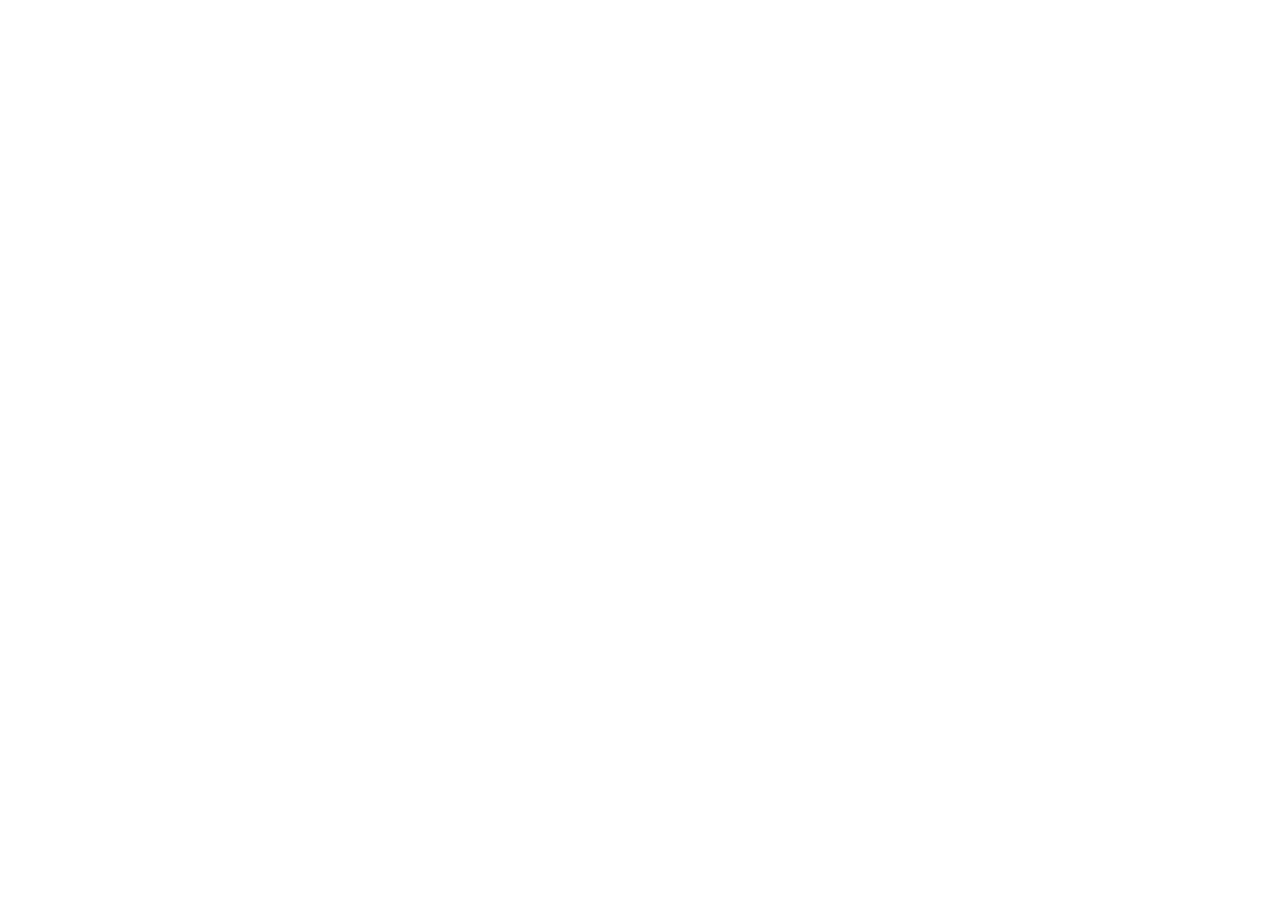
==== index.html @ 46d645a6 "html de Sing In" ====
<!DOCTYPE html>
<html lang="es">

<head>
    <meta charset="UTF-8">
    <meta name="viewport" content="width=device-width, initial-scale=1.0">
    <link rel="preconnect" href="https://fonts.googleapis.com">
    <link rel="preconnect" href="https://fonts.gstatic.com" crossorigin>
    <link rel="stylesheet"
        href="https://fonts.googleapis.com/css2?family=Material+Symbols+Outlined:opsz,wght,FILL,GRAD@20..48,100..700,0..1,-50..200" />
    <link href="https://fonts.googleapis.com/css2?family=Jaro:opsz@6..72&display=swap" rel="stylesheet">
    <link href="https://fonts.googleapis.com/css2?family=Patrick+Hand&display=swap" rel="stylesheet">
    <link href="https://cdn.jsdelivr.net/npm/bootstrap@5.3.8/dist/css/bootstrap.min.css" rel="stylesheet"
        integrity="sha384-sRIl4kxILFvY47J16cr9ZwB07vP4J8+LH7qKQnuqkuIAvNWLzeN8tE5YBujZqJLB" crossorigin="anonymous">
    <link rel="stylesheet" href="dashboard/css/style.css">
    <title>Thyra</title>
    <script src="js/components.js"></script>
</head>

<body>
    <main>
        <div id="aside-container"></div>
        <!-- en construcción -->
    </main>

</body>

</html>
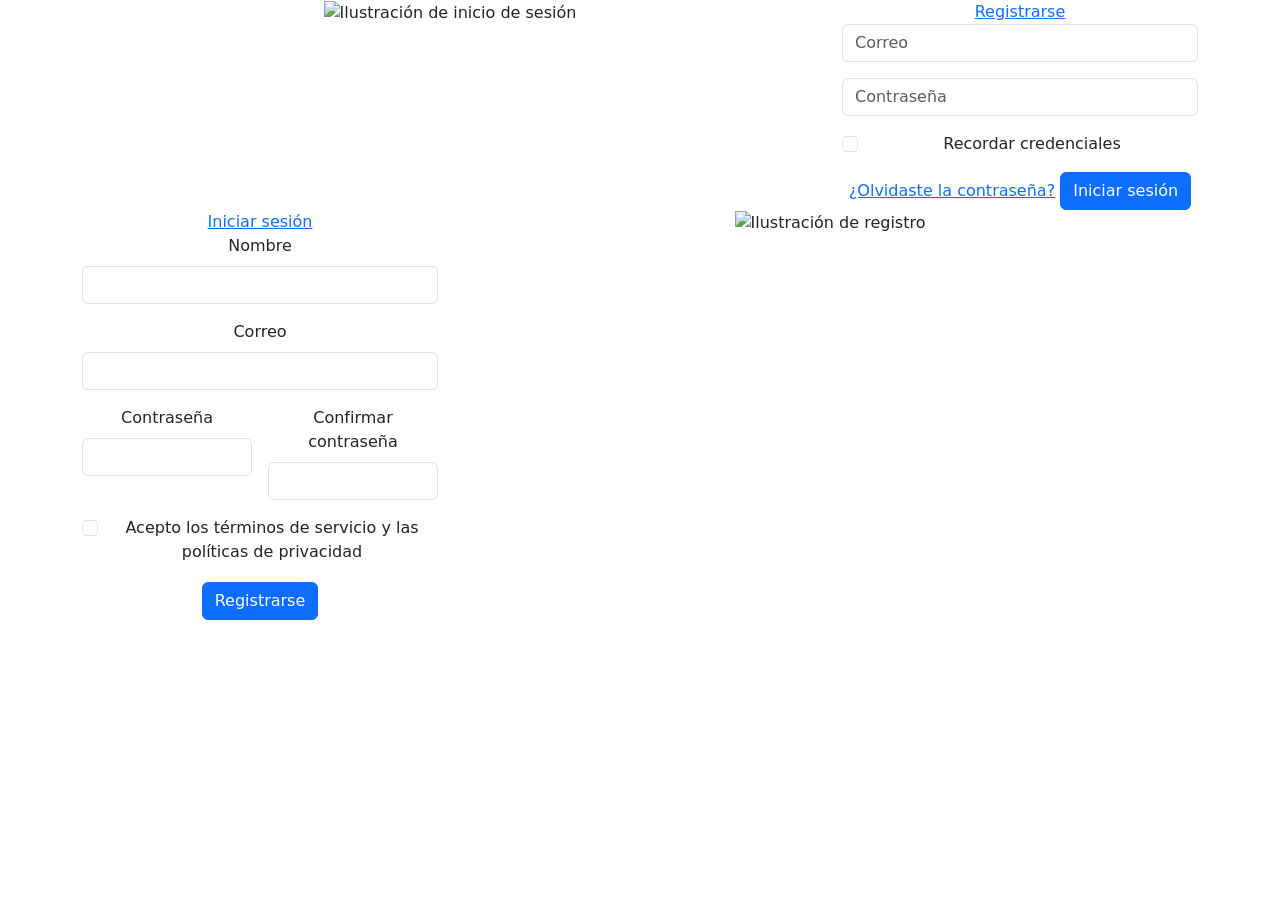
==== commit 5023e40a: "Cambio de la página index" ====
--- a/index.html
+++ b/index.html
@@ -19,8 +19,7 @@
 
 <body>
     <main>
-        <div id="aside-container"></div>
-        <!-- en construcción -->
+        <div id="singin-container"></div>
     </main>
 
 </body>
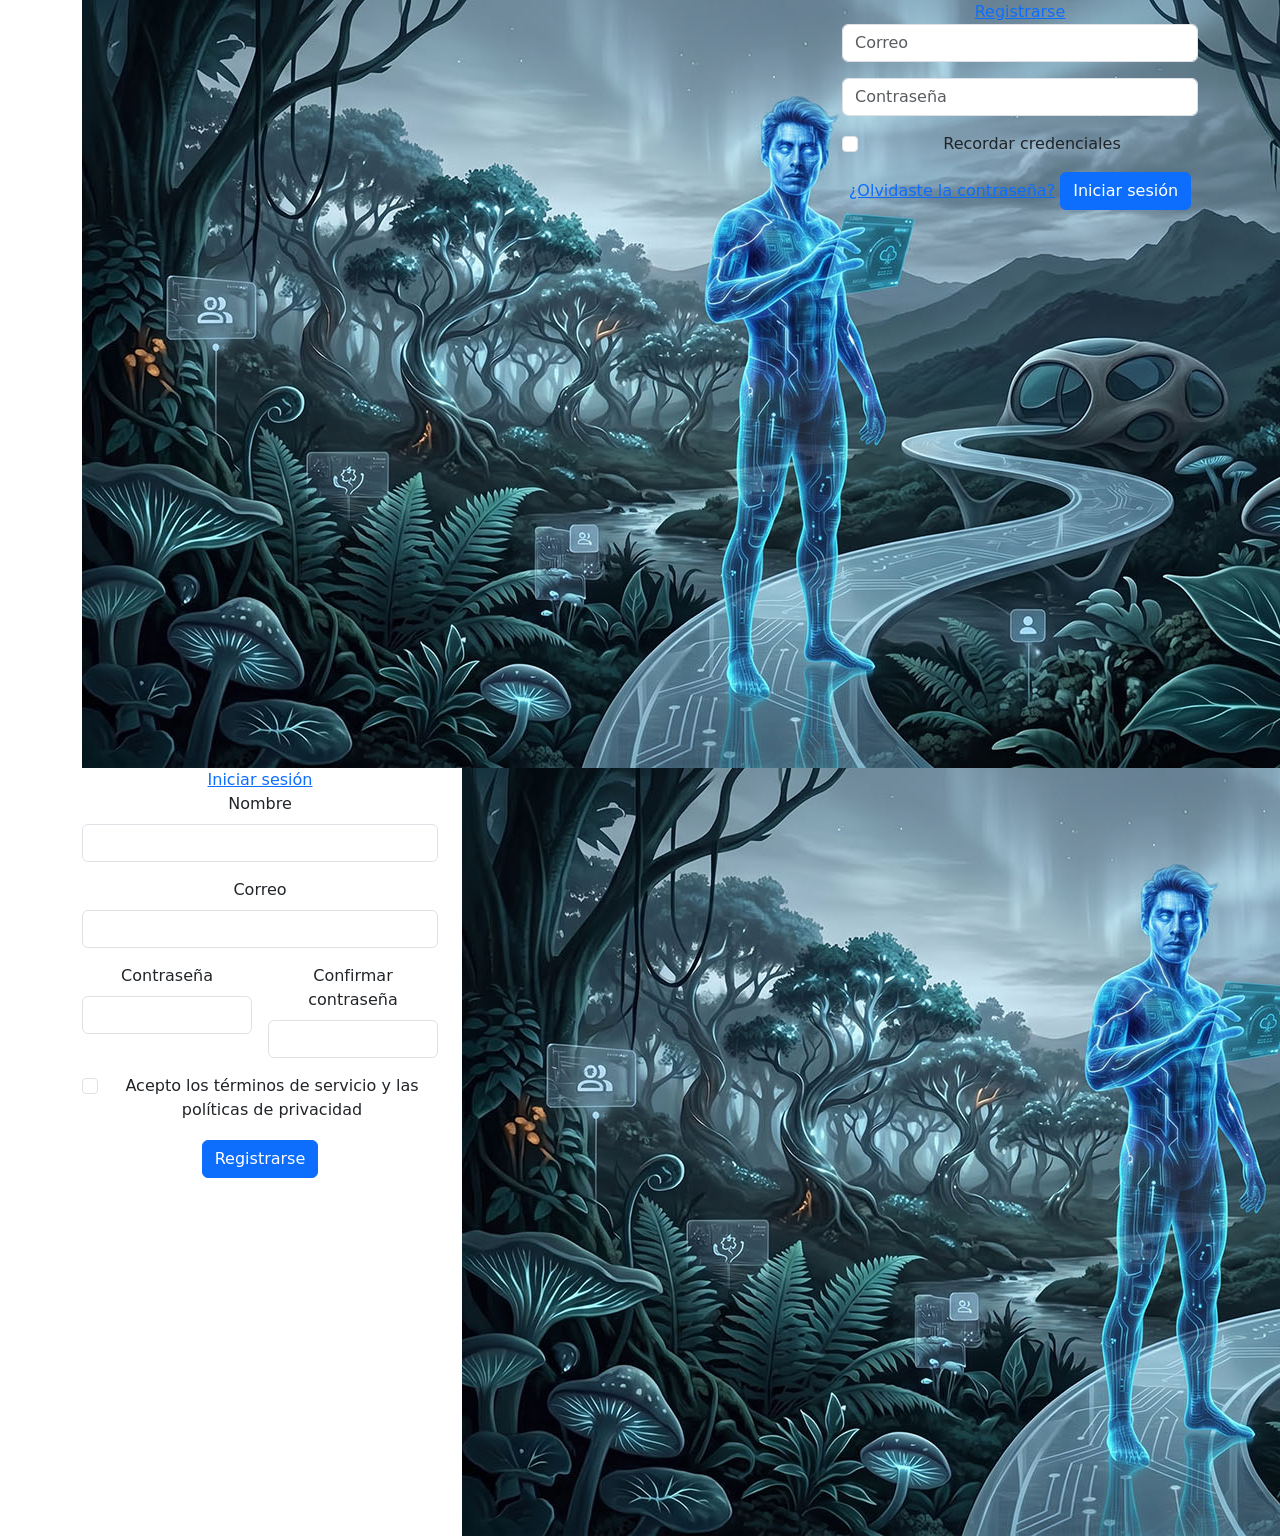
==== commit 9b548386: "dando estilo al formulario de sign in" ====
--- a/index.html
+++ b/index.html
@@ -12,16 +12,17 @@
     <link href="https://fonts.googleapis.com/css2?family=Patrick+Hand&display=swap" rel="stylesheet">
     <link href="https://cdn.jsdelivr.net/npm/bootstrap@5.3.8/dist/css/bootstrap.min.css" rel="stylesheet"
         integrity="sha384-sRIl4kxILFvY47J16cr9ZwB07vP4J8+LH7qKQnuqkuIAvNWLzeN8tE5YBujZqJLB" crossorigin="anonymous">
-    <link rel="stylesheet" href="dashboard/css/style.css">
+    <link rel="stylesheet" href="css/style.css">
+    <link rel="stylesheet" href="css/auth.css">
     <title>Thyra</title>
     <script src="js/components.js"></script>
 </head>
 
 <body>
     <main>
-        <div id="singin-container"></div>
+        <div id="signin-container"></div>
     </main>
-
+    <script src="js/auth.js"></script>
 </body>
 
 </html>
